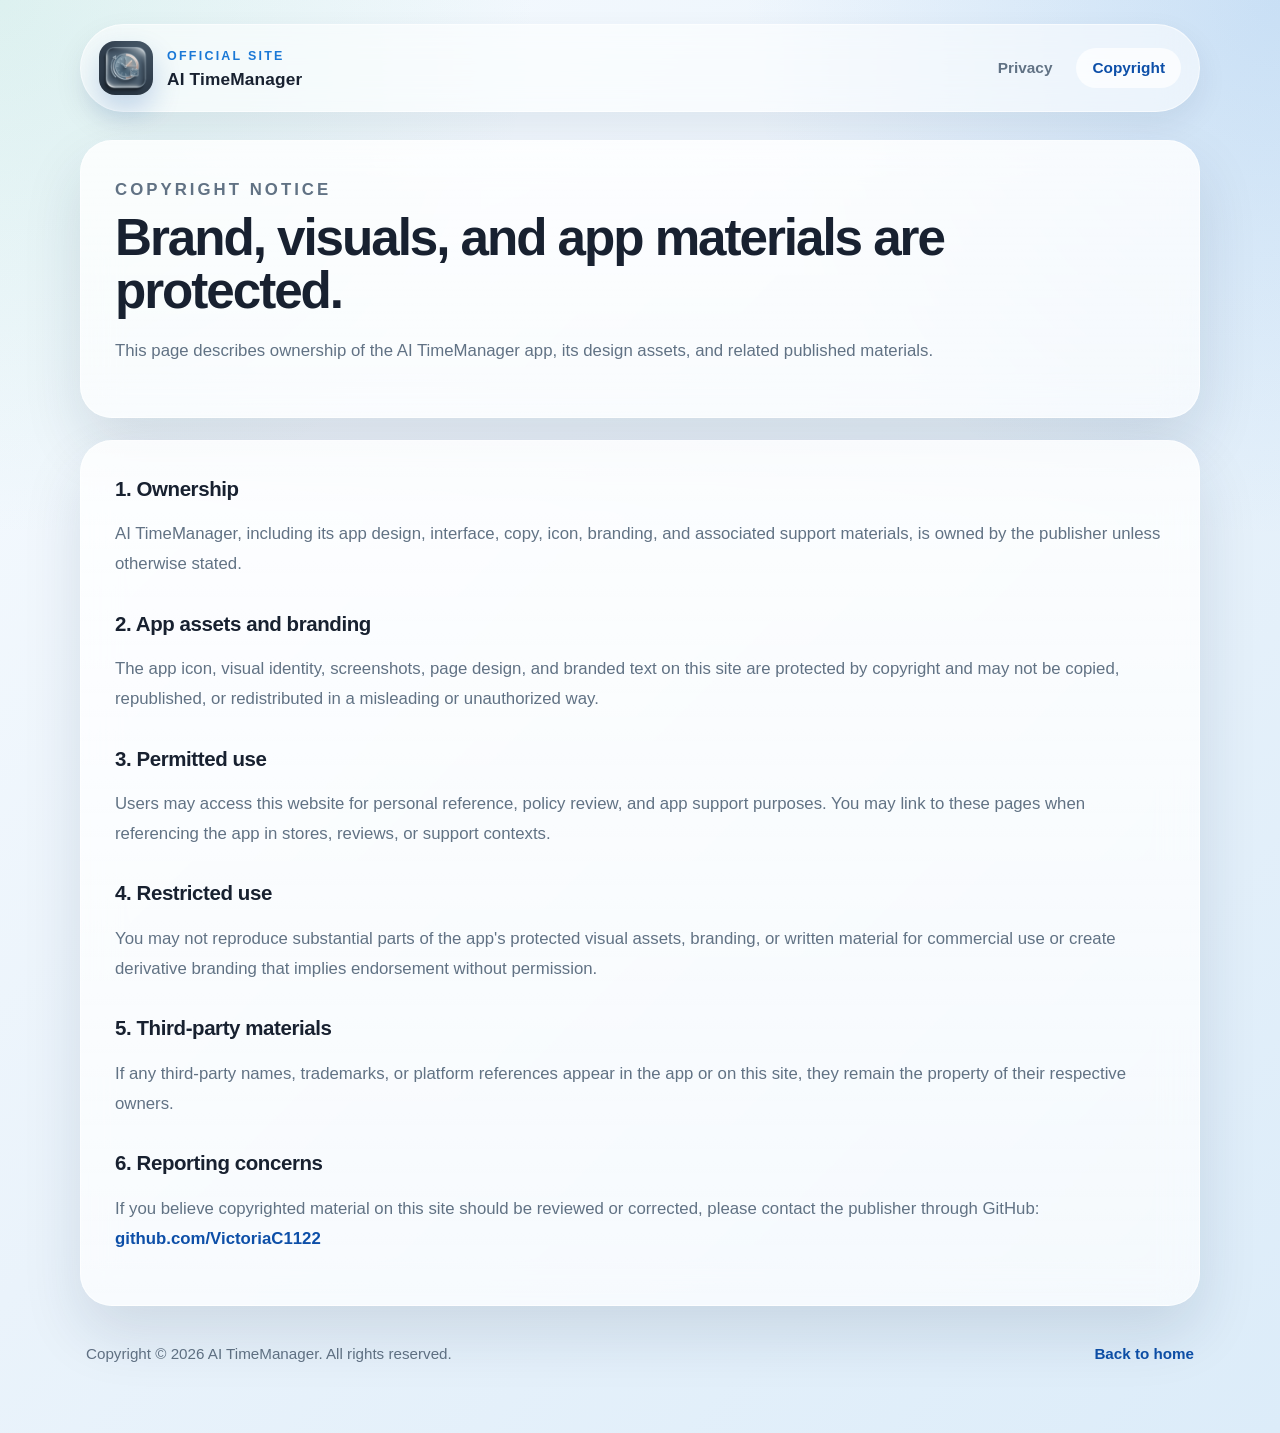
==== copyright.html @ 7698c391 "Create AI TimeManager policy site" ====
<!DOCTYPE html>
<html lang="en">
<head>
  <meta charset="UTF-8">
  <meta name="viewport" content="width=device-width, initial-scale=1.0">
  <title>AI TimeManager Copyright Notice</title>
  <meta name="description" content="Copyright notice for AI TimeManager.">
  <link rel="icon" type="image/png" href="assets/app-icon.png">
  <link rel="stylesheet" href="assets/styles.css">
</head>
<body>
  <div class="page-shell">
    <header class="topbar">
      <a class="brand" href="index.html">
        <img src="assets/app-icon.png" alt="AI TimeManager app icon">
        <div>
          <span class="eyebrow">Official Site</span>
          <strong>AI TimeManager</strong>
        </div>
      </a>
      <nav class="nav-links" aria-label="Primary">
        <a href="privacy.html">Privacy</a>
        <a aria-current="page" href="copyright.html">Copyright</a>
      </nav>
    </header>

    <main class="policy-layout">
      <section class="policy-hero">
        <p class="eyebrow">Copyright Notice</p>
        <h1>Brand, visuals, and app materials are protected.</h1>
        <p>
          This page describes ownership of the AI TimeManager app, its design assets, and related published materials.
        </p>
      </section>

      <section class="policy-card">
        <h2>1. Ownership</h2>
        <p>
          AI TimeManager, including its app design, interface, copy, icon, branding, and associated support materials,
          is owned by the publisher unless otherwise stated.
        </p>

        <h2>2. App assets and branding</h2>
        <p>
          The app icon, visual identity, screenshots, page design, and branded text on this site are protected by copyright
          and may not be copied, republished, or redistributed in a misleading or unauthorized way.
        </p>

        <h2>3. Permitted use</h2>
        <p>
          Users may access this website for personal reference, policy review, and app support purposes.
          You may link to these pages when referencing the app in stores, reviews, or support contexts.
        </p>

        <h2>4. Restricted use</h2>
        <p>
          You may not reproduce substantial parts of the app's protected visual assets, branding, or written material
          for commercial use or create derivative branding that implies endorsement without permission.
        </p>

        <h2>5. Third-party materials</h2>
        <p>
          If any third-party names, trademarks, or platform references appear in the app or on this site,
          they remain the property of their respective owners.
        </p>

        <h2>6. Reporting concerns</h2>
        <p>
          If you believe copyrighted material on this site should be reviewed or corrected,
          please contact the publisher through GitHub:
          <a href="https://github.com/VictoriaC1122">github.com/VictoriaC1122</a>
        </p>
      </section>
    </main>

    <footer class="site-footer">
      <p>Copyright © 2026 AI TimeManager. All rights reserved.</p>
      <p><a href="index.html">Back to home</a></p>
    </footer>
  </div>
</body>
</html>
---- assets/styles.css ----
:root {
  --accent: #1a78d6;
  --accent-deep: #0d4fa8;
  --mint: #3db392;
  --amber: #eda934;
  --ink: #182130;
  --muted: #617284;
  --border: rgba(24, 33, 48, 0.08);
  --surface: rgba(255, 255, 255, 0.78);
  --surface-strong: rgba(255, 255, 255, 0.94);
  --hero-a: #f7fbff;
  --hero-b: #eaf3fb;
  --hero-c: #dcecf9;
  --shadow: 0 28px 60px rgba(14, 43, 78, 0.12);
  --radius-xl: 32px;
  --radius-lg: 24px;
  --radius-md: 18px;
}

* {
  box-sizing: border-box;
}

html {
  scroll-behavior: smooth;
}

body {
  margin: 0;
  font-family: "SF Pro Display", "SF Pro Text", "Inter", "Segoe UI", sans-serif;
  color: var(--ink);
  background:
    radial-gradient(circle at top left, rgba(61, 179, 146, 0.14), transparent 28%),
    radial-gradient(circle at top right, rgba(26, 120, 214, 0.16), transparent 28%),
    linear-gradient(135deg, var(--hero-a), var(--hero-b) 48%, var(--hero-c));
  min-height: 100vh;
}

a {
  color: inherit;
  text-decoration: none;
}

.page-shell {
  width: min(1120px, calc(100% - 32px));
  margin: 0 auto;
  padding: 24px 0 56px;
}

.topbar {
  display: flex;
  align-items: center;
  justify-content: space-between;
  gap: 24px;
  padding: 16px 18px;
  background: rgba(255, 255, 255, 0.56);
  border: 1px solid rgba(255, 255, 255, 0.56);
  backdrop-filter: blur(18px);
  border-radius: 999px;
  box-shadow: 0 12px 30px rgba(17, 44, 77, 0.08);
}

.brand {
  display: flex;
  align-items: center;
  gap: 14px;
  min-width: 0;
}

.brand img {
  width: 54px;
  height: 54px;
  border-radius: 16px;
  box-shadow: 0 14px 28px rgba(13, 79, 168, 0.22);
}

.brand strong {
  display: block;
  font-size: 1.08rem;
  letter-spacing: 0.01em;
}

.eyebrow {
  display: inline-block;
  margin: 0 0 6px;
  font-size: 0.78rem;
  font-weight: 700;
  letter-spacing: 0.18em;
  text-transform: uppercase;
  color: var(--accent);
}

.nav-links {
  display: flex;
  gap: 8px;
  flex-wrap: wrap;
}

.nav-links a {
  padding: 11px 16px;
  font-size: 0.96rem;
  font-weight: 600;
  color: var(--muted);
  border-radius: 999px;
  transition: 160ms ease;
}

.nav-links a:hover,
.nav-links a[aria-current="page"] {
  color: var(--accent-deep);
  background: rgba(255, 255, 255, 0.72);
}

.hero {
  display: grid;
  grid-template-columns: minmax(0, 1.2fr) minmax(280px, 420px);
  gap: 28px;
  align-items: stretch;
  margin-top: 28px;
}

.hero-copy,
.hero-card,
.feature-panel,
.policy-card,
.policy-hero {
  border: 1px solid rgba(255, 255, 255, 0.62);
  border-radius: var(--radius-xl);
  background: linear-gradient(180deg, rgba(255, 255, 255, 0.82), rgba(255, 255, 255, 0.68));
  backdrop-filter: blur(18px);
  box-shadow: var(--shadow);
}

.hero-copy {
  padding: 44px;
}

.hero-copy h1,
.policy-hero h1 {
  margin: 0 0 18px;
  font-size: clamp(2.3rem, 4vw, 4.4rem);
  line-height: 1.04;
  letter-spacing: -0.04em;
}

.hero-text,
.policy-hero p,
.policy-card p,
.feature-panel p {
  font-size: 1.05rem;
  line-height: 1.8;
  color: var(--muted);
}

.hero-actions {
  display: flex;
  gap: 14px;
  flex-wrap: wrap;
  margin-top: 28px;
}

.button {
  display: inline-flex;
  align-items: center;
  justify-content: center;
  min-height: 52px;
  padding: 0 22px;
  border-radius: 999px;
  font-size: 1rem;
  font-weight: 700;
  transition: transform 160ms ease, box-shadow 160ms ease, background 160ms ease;
}

.button:hover {
  transform: translateY(-1px);
}

.button-primary {
  color: #fff;
  background: linear-gradient(135deg, var(--accent), var(--accent-deep));
  box-shadow: 0 18px 30px rgba(13, 79, 168, 0.24);
}

.button-secondary {
  color: var(--accent-deep);
  background: rgba(255, 255, 255, 0.74);
  border: 1px solid rgba(26, 120, 214, 0.14);
}

.hero-card {
  padding: 30px;
  display: flex;
  flex-direction: column;
  justify-content: center;
  gap: 26px;
}

.icon-orb {
  width: 138px;
  height: 138px;
  margin: 0 auto;
  border-radius: 40px;
  display: grid;
  place-items: center;
  background:
    radial-gradient(circle at top left, rgba(61, 179, 146, 0.24), transparent 40%),
    linear-gradient(160deg, rgba(255, 255, 255, 0.96), rgba(230, 240, 251, 0.82));
  box-shadow: inset 0 1px 0 rgba(255, 255, 255, 0.7), 0 28px 40px rgba(16, 48, 88, 0.16);
}

.icon-orb img {
  width: 96px;
  height: 96px;
  border-radius: 26px;
}

.metric-stack {
  display: grid;
  gap: 12px;
}

.metric-card {
  padding: 16px 18px;
  border-radius: var(--radius-md);
  background: var(--surface);
  border: 1px solid var(--border);
}

.metric-card span,
.policy-card h2,
.feature-panel h2 {
  display: block;
}

.metric-card span {
  margin-bottom: 6px;
  font-size: 0.85rem;
  font-weight: 700;
  letter-spacing: 0.08em;
  text-transform: uppercase;
  color: var(--muted);
}

.metric-card strong {
  font-size: 1.15rem;
  line-height: 1.35;
}

.content-grid {
  display: grid;
  grid-template-columns: repeat(2, minmax(0, 1fr));
  gap: 24px;
  margin-top: 26px;
}

.feature-panel {
  padding: 30px;
}

.feature-panel h2 {
  margin: 0 0 14px;
  font-size: 1.8rem;
  line-height: 1.16;
  letter-spacing: -0.03em;
}

.text-link {
  display: inline-flex;
  align-items: center;
  gap: 8px;
  margin-top: 14px;
  font-size: 1rem;
  font-weight: 700;
  color: var(--accent-deep);
}

.policy-layout {
  display: grid;
  gap: 22px;
  margin-top: 28px;
}

.policy-hero,
.policy-card {
  padding: 34px;
}

.policy-card h2 {
  margin: 30px 0 10px;
  font-size: 1.28rem;
  line-height: 1.35;
  letter-spacing: -0.02em;
}

.policy-card h2:first-child {
  margin-top: 0;
}

.policy-card a,
.site-footer a {
  color: var(--accent-deep);
  font-weight: 700;
}

.site-footer {
  display: flex;
  justify-content: space-between;
  gap: 16px;
  flex-wrap: wrap;
  padding: 24px 6px 0;
  color: var(--muted);
  font-size: 0.95rem;
}

@media (max-width: 900px) {
  .hero,
  .content-grid {
    grid-template-columns: 1fr;
  }

  .hero-copy,
  .hero-card,
  .feature-panel,
  .policy-card,
  .policy-hero {
    padding: 28px;
  }
}

@media (max-width: 640px) {
  .page-shell {
    width: min(100% - 20px, 1120px);
    padding-top: 14px;
  }

  .topbar {
    border-radius: 26px;
    padding: 16px;
    align-items: flex-start;
    flex-direction: column;
  }

  .hero-copy h1,
  .policy-hero h1 {
    font-size: 2.2rem;
  }

  .hero-text,
  .policy-hero p,
  .policy-card p,
  .feature-panel p {
    font-size: 0.98rem;
    line-height: 1.74;
  }

  .button {
    width: 100%;
  }
}
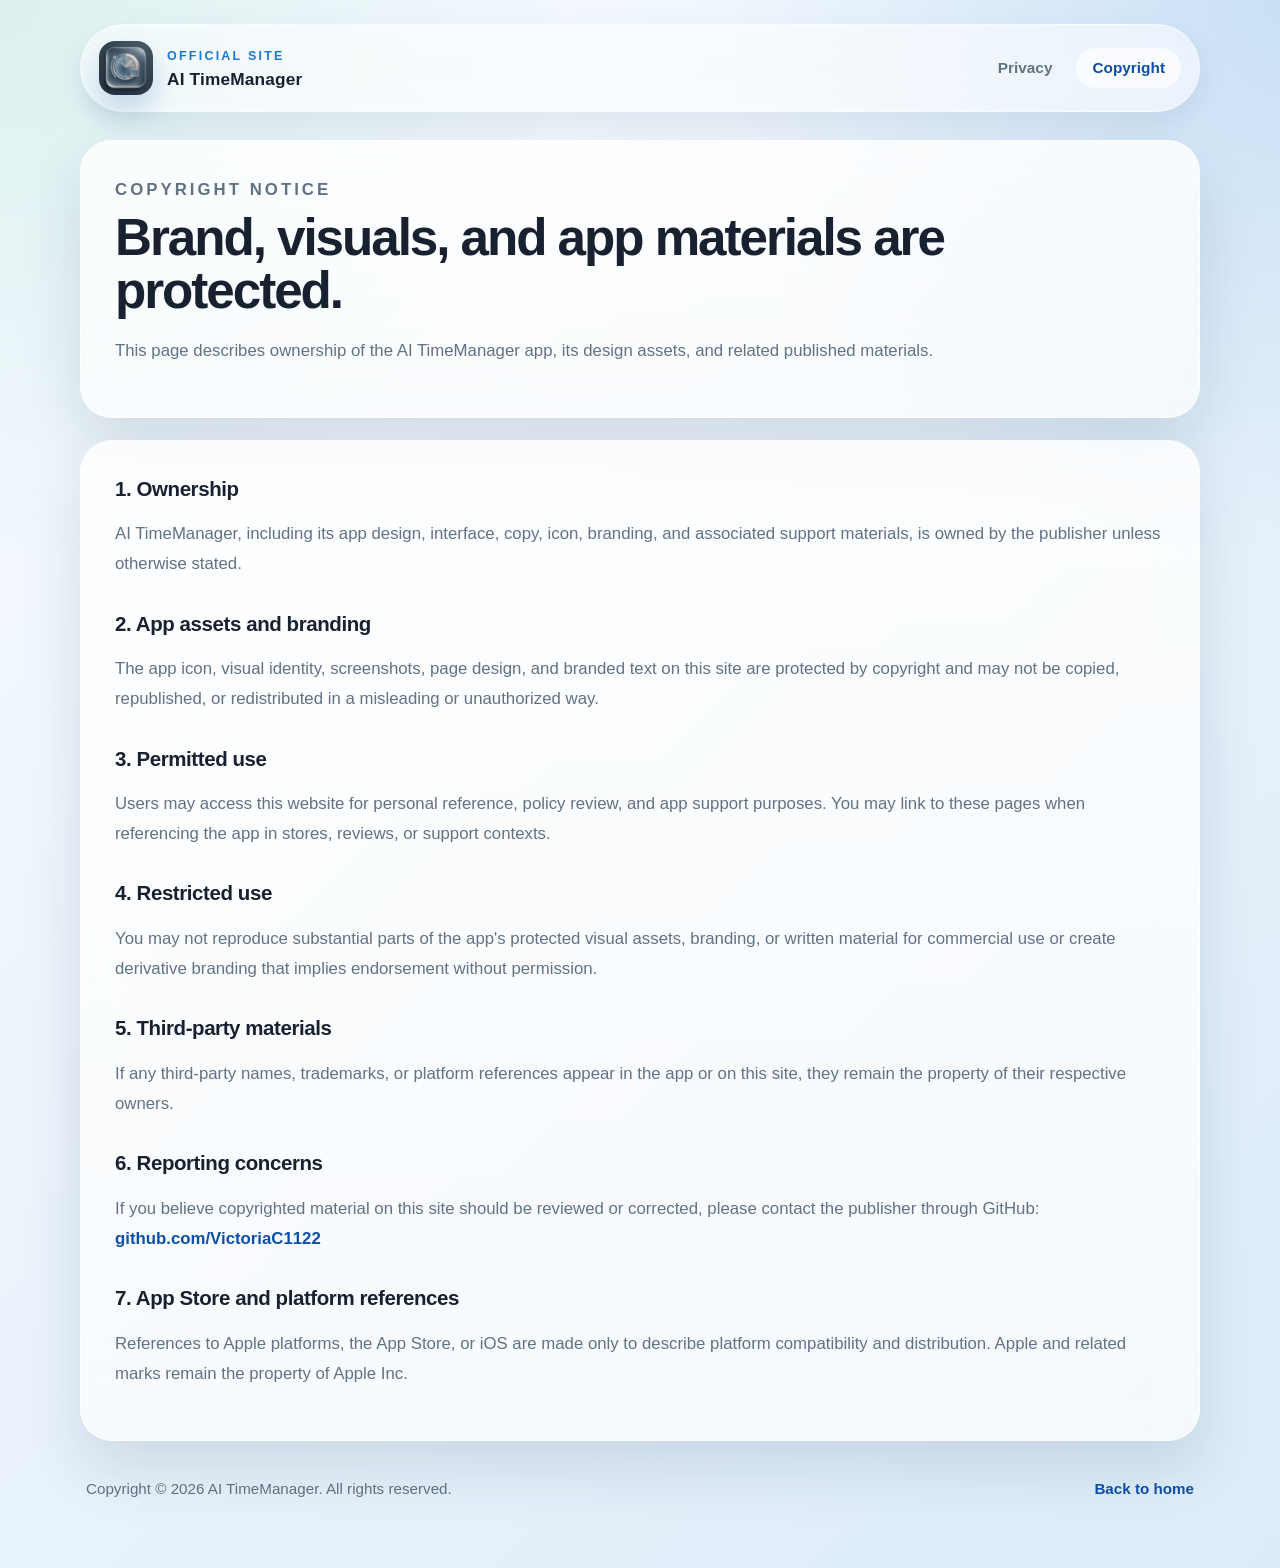
==== commit 0d4af64e: "Refine policy pages for App Store review readiness" ====
--- a/copyright.html
+++ b/copyright.html
@@ -70,6 +70,12 @@
           please contact the publisher through GitHub:
           <a href="https://github.com/VictoriaC1122">github.com/VictoriaC1122</a>
         </p>
+
+        <h2>7. App Store and platform references</h2>
+        <p>
+          References to Apple platforms, the App Store, or iOS are made only to describe platform compatibility and distribution.
+          Apple and related marks remain the property of Apple Inc.
+        </p>
       </section>
     </main>
 
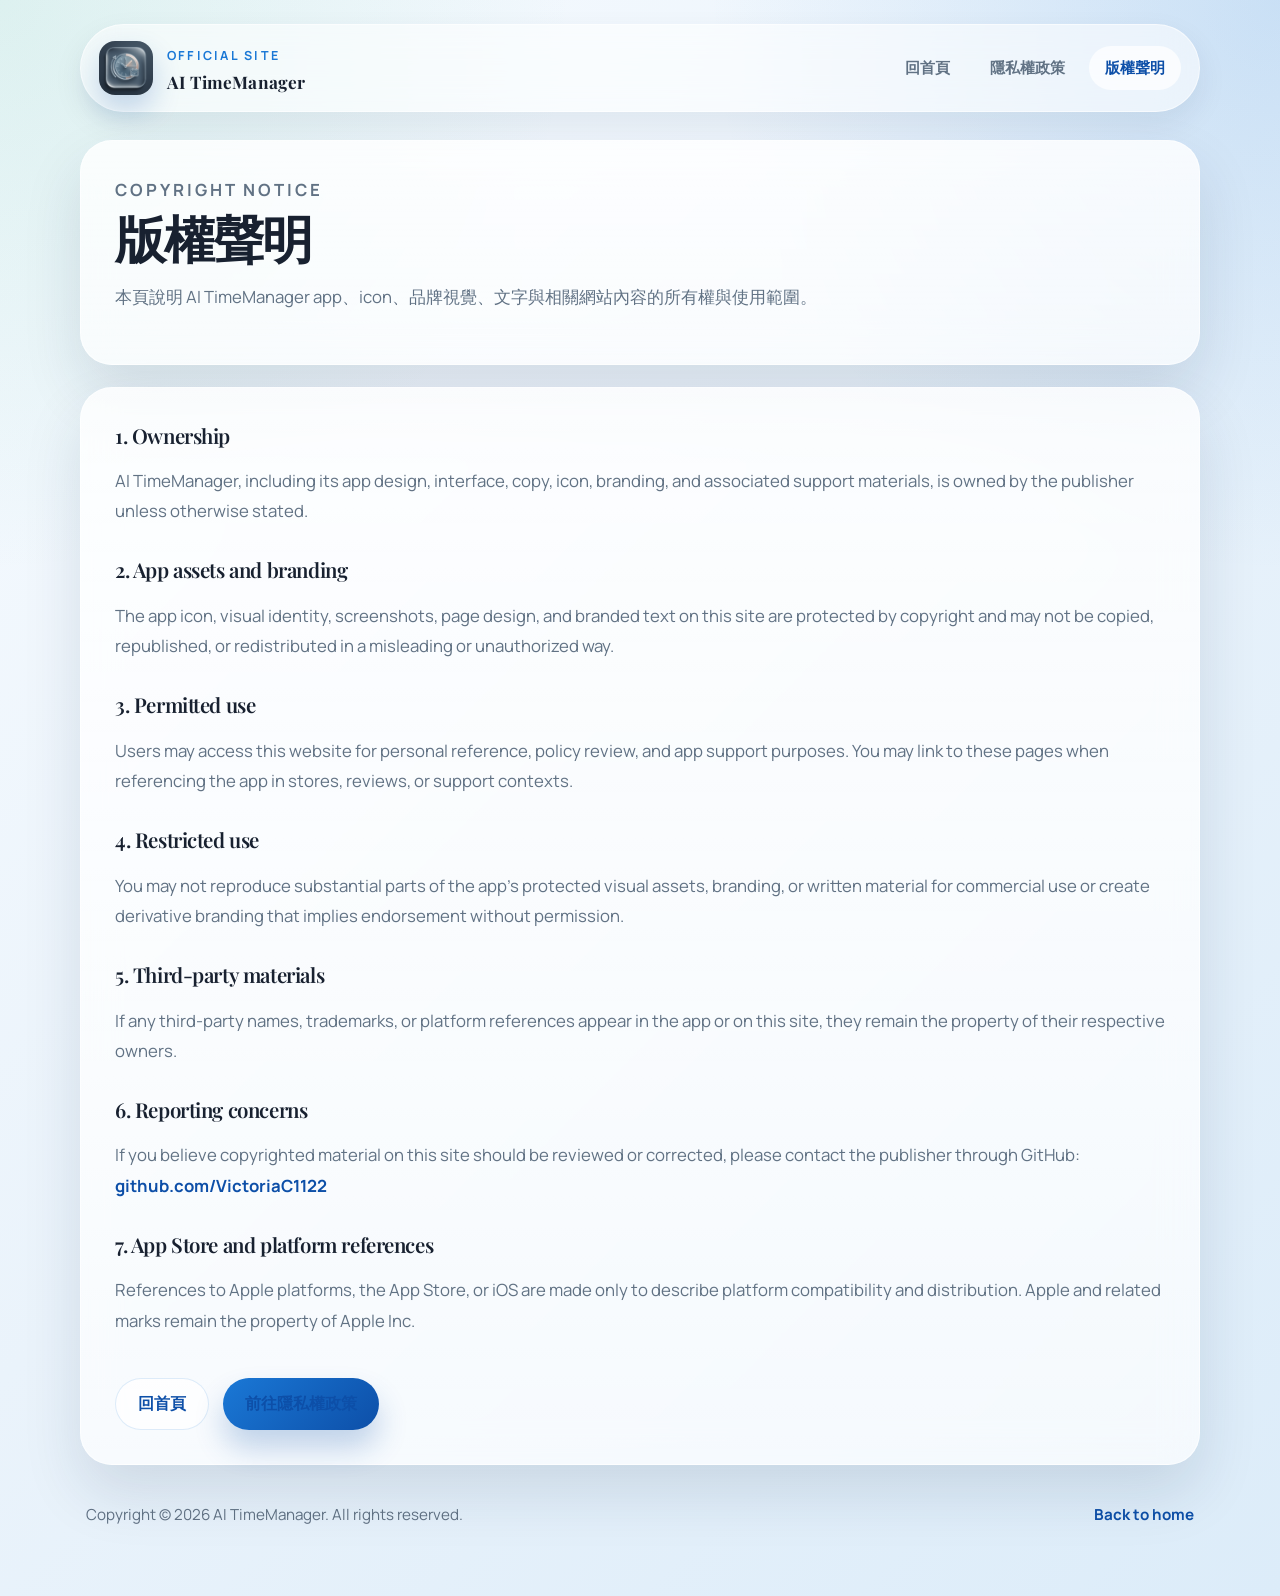
==== commit e9de070d: "Restyle policy site to match travel collection typography" ====
--- a/copyright.html
+++ b/copyright.html
@@ -6,6 +6,9 @@
   <title>AI TimeManager Copyright Notice</title>
   <meta name="description" content="Copyright notice for AI TimeManager.">
   <link rel="icon" type="image/png" href="assets/app-icon.png">
+  <link rel="preconnect" href="https://fonts.googleapis.com">
+  <link rel="preconnect" href="https://fonts.gstatic.com" crossorigin>
+  <link href="https://fonts.googleapis.com/css2?family=Playfair+Display:wght@600;700&family=Manrope:wght@400;500;600;700&display=swap" rel="stylesheet">
   <link rel="stylesheet" href="assets/styles.css">
 </head>
 <body>
@@ -19,17 +22,18 @@
         </div>
       </a>
       <nav class="nav-links" aria-label="Primary">
-        <a href="privacy.html">Privacy</a>
-        <a aria-current="page" href="copyright.html">Copyright</a>
+        <a href="index.html">回首頁</a>
+        <a href="privacy.html">隱私權政策</a>
+        <a aria-current="page" href="copyright.html">版權聲明</a>
       </nav>
     </header>
 
     <main class="policy-layout">
       <section class="policy-hero">
         <p class="eyebrow">Copyright Notice</p>
-        <h1>Brand, visuals, and app materials are protected.</h1>
+        <h1>版權聲明</h1>
         <p>
-          This page describes ownership of the AI TimeManager app, its design assets, and related published materials.
+          本頁說明 AI TimeManager app、icon、品牌視覺、文字與相關網站內容的所有權與使用範圍。
         </p>
       </section>
 
@@ -76,6 +80,11 @@
           References to Apple platforms, the App Store, or iOS are made only to describe platform compatibility and distribution.
           Apple and related marks remain the property of Apple Inc.
         </p>
+
+        <div class="policy-actions">
+          <a class="button button-secondary" href="index.html">回首頁</a>
+          <a class="button button-primary" href="privacy.html">前往隱私權政策</a>
+        </div>
       </section>
     </main>
 
--- a/assets/styles.css
+++ b/assets/styles.css
@@ -27,7 +27,7 @@
 
 body {
   margin: 0;
-  font-family: "SF Pro Display", "SF Pro Text", "Inter", "Segoe UI", sans-serif;
+  font-family: "Manrope", "SF Pro Text", "Inter", sans-serif;
   color: var(--ink);
   background:
     radial-gradient(circle at top left, rgba(61, 179, 146, 0.14), transparent 28%),
@@ -78,6 +78,11 @@
   display: block;
   font-size: 1.08rem;
   letter-spacing: 0.01em;
+  font-family: "Playfair Display", Georgia, serif;
+}
+
+.brand div {
+  min-width: 0;
 }
 
 .eyebrow {
@@ -141,6 +146,8 @@
   font-size: clamp(2.3rem, 4vw, 4.4rem);
   line-height: 1.04;
   letter-spacing: -0.04em;
+  font-family: "Playfair Display", Georgia, serif;
+  font-weight: 700;
 }
 
 .hero-text,
@@ -262,6 +269,8 @@
   font-size: 1.8rem;
   line-height: 1.16;
   letter-spacing: -0.03em;
+  font-family: "Playfair Display", Georgia, serif;
+  font-weight: 700;
 }
 
 .text-link {
@@ -290,6 +299,8 @@
   font-size: 1.28rem;
   line-height: 1.35;
   letter-spacing: -0.02em;
+  font-family: "Playfair Display", Georgia, serif;
+  font-weight: 600;
 }
 
 .policy-card h2:first-child {
@@ -312,6 +323,14 @@
   font-size: 0.95rem;
 }
 
+.policy-actions {
+  display: flex;
+  gap: 14px;
+  flex-wrap: wrap;
+  margin-top: 34px;
+  padding-top: 8px;
+}
+
 @media (max-width: 900px) {
   .hero,
   .content-grid {
@@ -356,4 +375,8 @@
   .button {
     width: 100%;
   }
-}
+
+  .policy-actions .button {
+    width: 100%;
+  }
+}
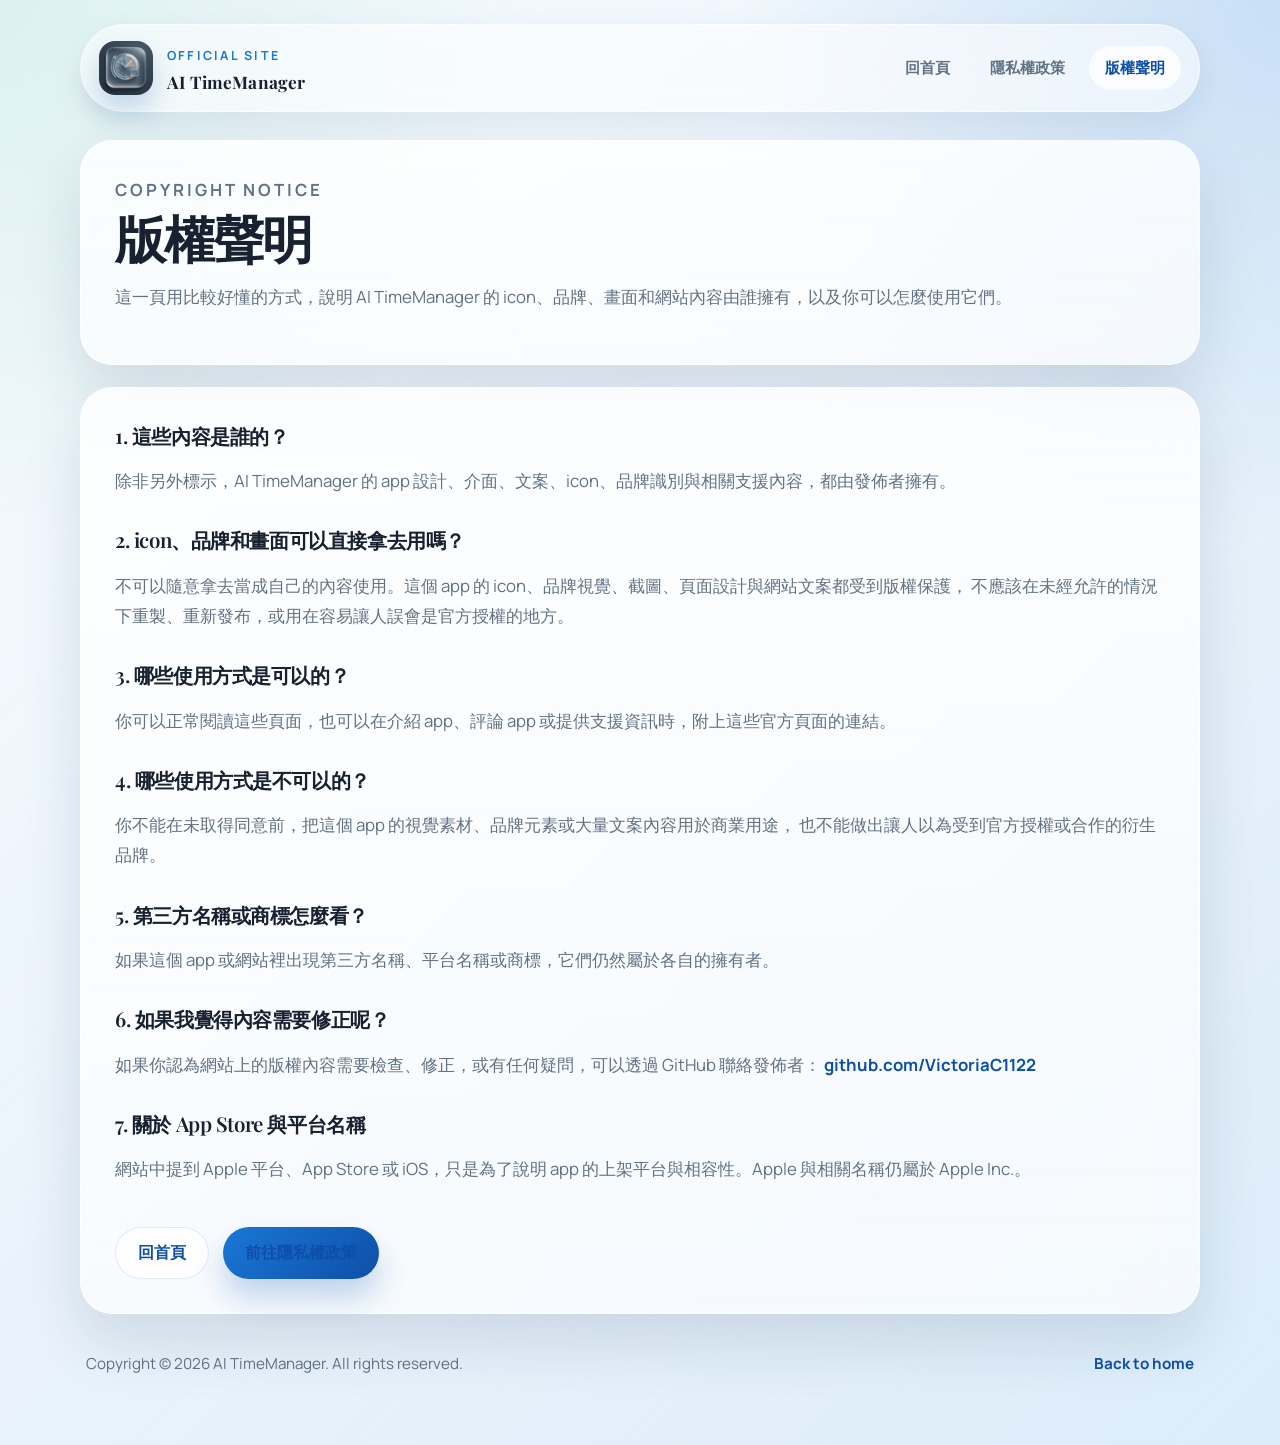
==== commit 5520c50f: "Rewrite site copy for end users" ====
--- a/copyright.html
+++ b/copyright.html
@@ -1,10 +1,10 @@
 <!DOCTYPE html>
-<html lang="en">
+<html lang="zh-Hant">
 <head>
   <meta charset="UTF-8">
   <meta name="viewport" content="width=device-width, initial-scale=1.0">
-  <title>AI TimeManager Copyright Notice</title>
-  <meta name="description" content="Copyright notice for AI TimeManager.">
+  <title>AI TimeManager 版權聲明</title>
+  <meta name="description" content="AI TimeManager 版權聲明。">
   <link rel="icon" type="image/png" href="assets/app-icon.png">
   <link rel="preconnect" href="https://fonts.googleapis.com">
   <link rel="preconnect" href="https://fonts.gstatic.com" crossorigin>
@@ -33,52 +33,47 @@
         <p class="eyebrow">Copyright Notice</p>
         <h1>版權聲明</h1>
         <p>
-          本頁說明 AI TimeManager app、icon、品牌視覺、文字與相關網站內容的所有權與使用範圍。
+          這一頁用比較好懂的方式，說明 AI TimeManager 的 icon、品牌、畫面和網站內容由誰擁有，以及你可以怎麼使用它們。
         </p>
       </section>
 
       <section class="policy-card">
-        <h2>1. Ownership</h2>
+        <h2>1. 這些內容是誰的？</h2>
         <p>
-          AI TimeManager, including its app design, interface, copy, icon, branding, and associated support materials,
-          is owned by the publisher unless otherwise stated.
+          除非另外標示，AI TimeManager 的 app 設計、介面、文案、icon、品牌識別與相關支援內容，都由發佈者擁有。
         </p>
 
-        <h2>2. App assets and branding</h2>
+        <h2>2. icon、品牌和畫面可以直接拿去用嗎？</h2>
         <p>
-          The app icon, visual identity, screenshots, page design, and branded text on this site are protected by copyright
-          and may not be copied, republished, or redistributed in a misleading or unauthorized way.
+          不可以隨意拿去當成自己的內容使用。這個 app 的 icon、品牌視覺、截圖、頁面設計與網站文案都受到版權保護，
+          不應該在未經允許的情況下重製、重新發布，或用在容易讓人誤會是官方授權的地方。
         </p>
 
-        <h2>3. Permitted use</h2>
+        <h2>3. 哪些使用方式是可以的？</h2>
         <p>
-          Users may access this website for personal reference, policy review, and app support purposes.
-          You may link to these pages when referencing the app in stores, reviews, or support contexts.
+          你可以正常閱讀這些頁面，也可以在介紹 app、評論 app 或提供支援資訊時，附上這些官方頁面的連結。
         </p>
 
-        <h2>4. Restricted use</h2>
+        <h2>4. 哪些使用方式是不可以的？</h2>
         <p>
-          You may not reproduce substantial parts of the app's protected visual assets, branding, or written material
-          for commercial use or create derivative branding that implies endorsement without permission.
+          你不能在未取得同意前，把這個 app 的視覺素材、品牌元素或大量文案內容用於商業用途，
+          也不能做出讓人以為受到官方授權或合作的衍生品牌。
         </p>
 
-        <h2>5. Third-party materials</h2>
+        <h2>5. 第三方名稱或商標怎麼看？</h2>
         <p>
-          If any third-party names, trademarks, or platform references appear in the app or on this site,
-          they remain the property of their respective owners.
+          如果這個 app 或網站裡出現第三方名稱、平台名稱或商標，它們仍然屬於各自的擁有者。
         </p>
 
-        <h2>6. Reporting concerns</h2>
+        <h2>6. 如果我覺得內容需要修正呢？</h2>
         <p>
-          If you believe copyrighted material on this site should be reviewed or corrected,
-          please contact the publisher through GitHub:
+          如果你認為網站上的版權內容需要檢查、修正，或有任何疑問，可以透過 GitHub 聯絡發佈者：
           <a href="https://github.com/VictoriaC1122">github.com/VictoriaC1122</a>
         </p>
 
-        <h2>7. App Store and platform references</h2>
+        <h2>7. 關於 App Store 與平台名稱</h2>
         <p>
-          References to Apple platforms, the App Store, or iOS are made only to describe platform compatibility and distribution.
-          Apple and related marks remain the property of Apple Inc.
+          網站中提到 Apple 平台、App Store 或 iOS，只是為了說明 app 的上架平台與相容性。Apple 與相關名稱仍屬於 Apple Inc.。
         </p>
 
         <div class="policy-actions">
